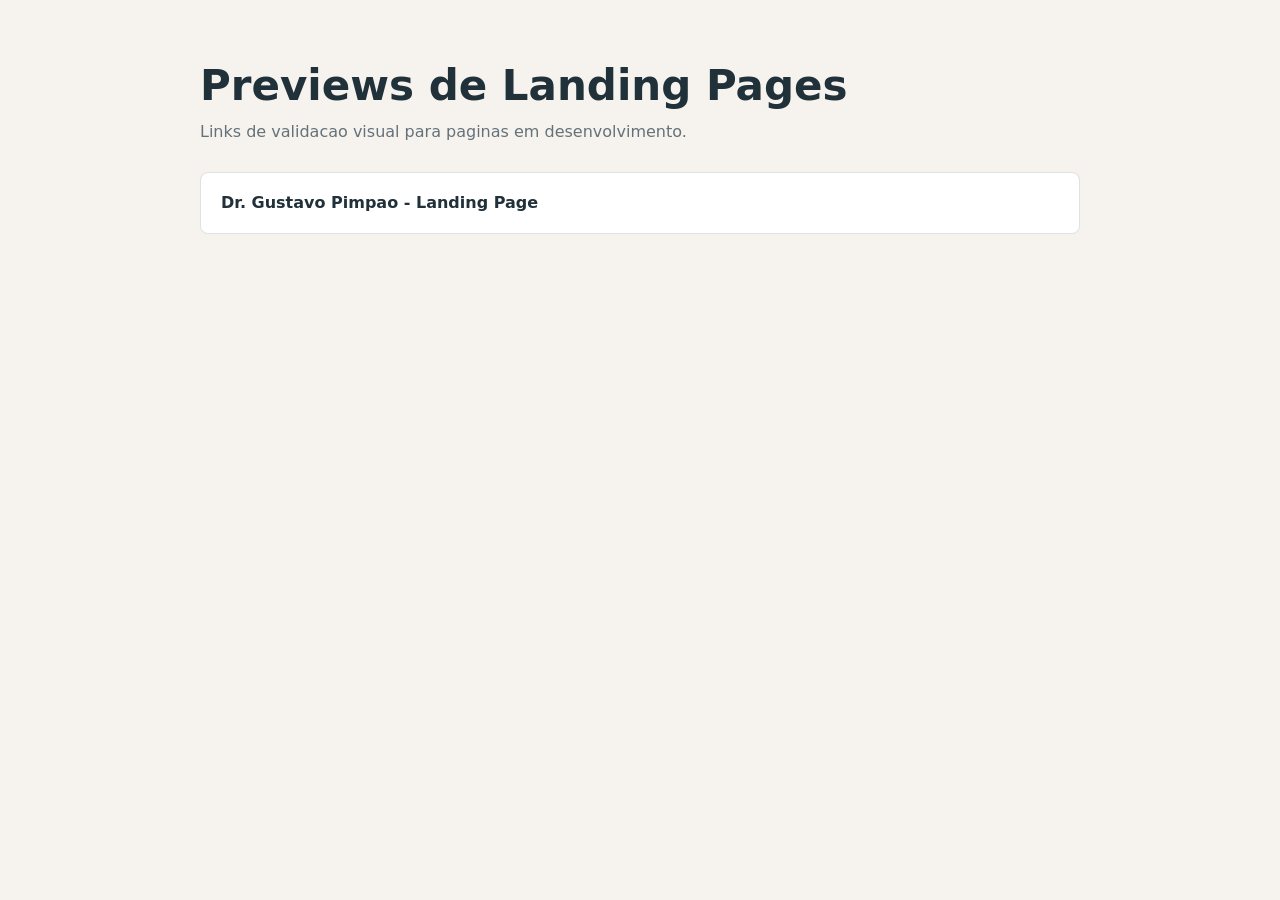
==== index.html @ 625cb55b "Publish landing previews for GitHub Pages" ====
<!doctype html>
<html lang="pt-BR">
<head>
  <meta charset="utf-8">
  <meta name="viewport" content="width=device-width, initial-scale=1">
  <title>Previews de Landing Pages</title>
  <style>
    body{margin:0;font-family:system-ui,-apple-system,BlinkMacSystemFont,"Segoe UI",sans-serif;background:#f6f3ee;color:#21313a;line-height:1.5}
    main{width:min(880px,calc(100% - 40px));margin:0 auto;padding:64px 0}
    h1{font-size:42px;line-height:1.05;margin:0 0 12px}
    p{color:#65717a;margin:0 0 28px}
    a{display:block;padding:18px 20px;border:1px solid rgba(33,49,58,.14);border-radius:8px;background:#fff;color:#21313a;text-decoration:none;font-weight:800}
    a:hover{border-color:#254d55}
  </style>
</head>
<body>
  <main>
    <h1>Previews de Landing Pages</h1>
    <p>Links de validacao visual para paginas em desenvolvimento.</p>
    <a href="./dr-gustavo-pimpao.html">Dr. Gustavo Pimpao - Landing Page</a>
  </main>
</body>
</html>
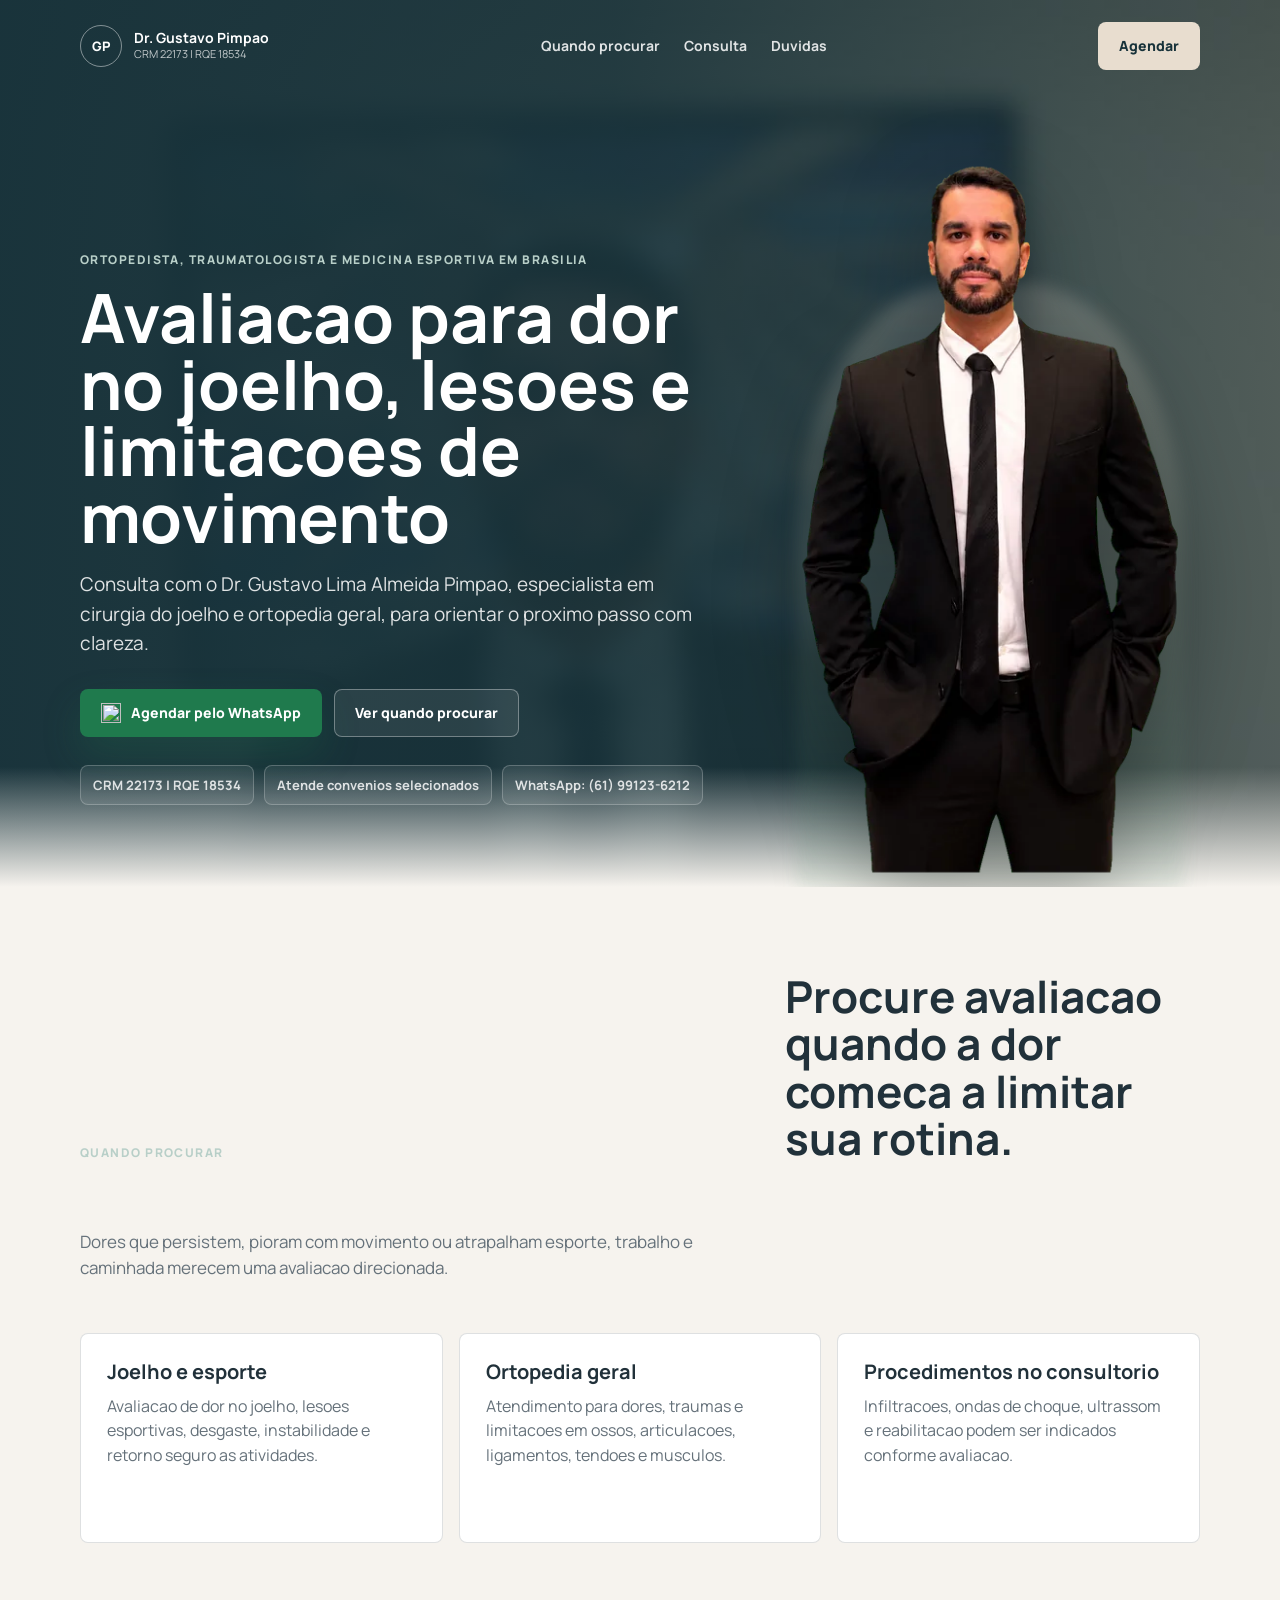
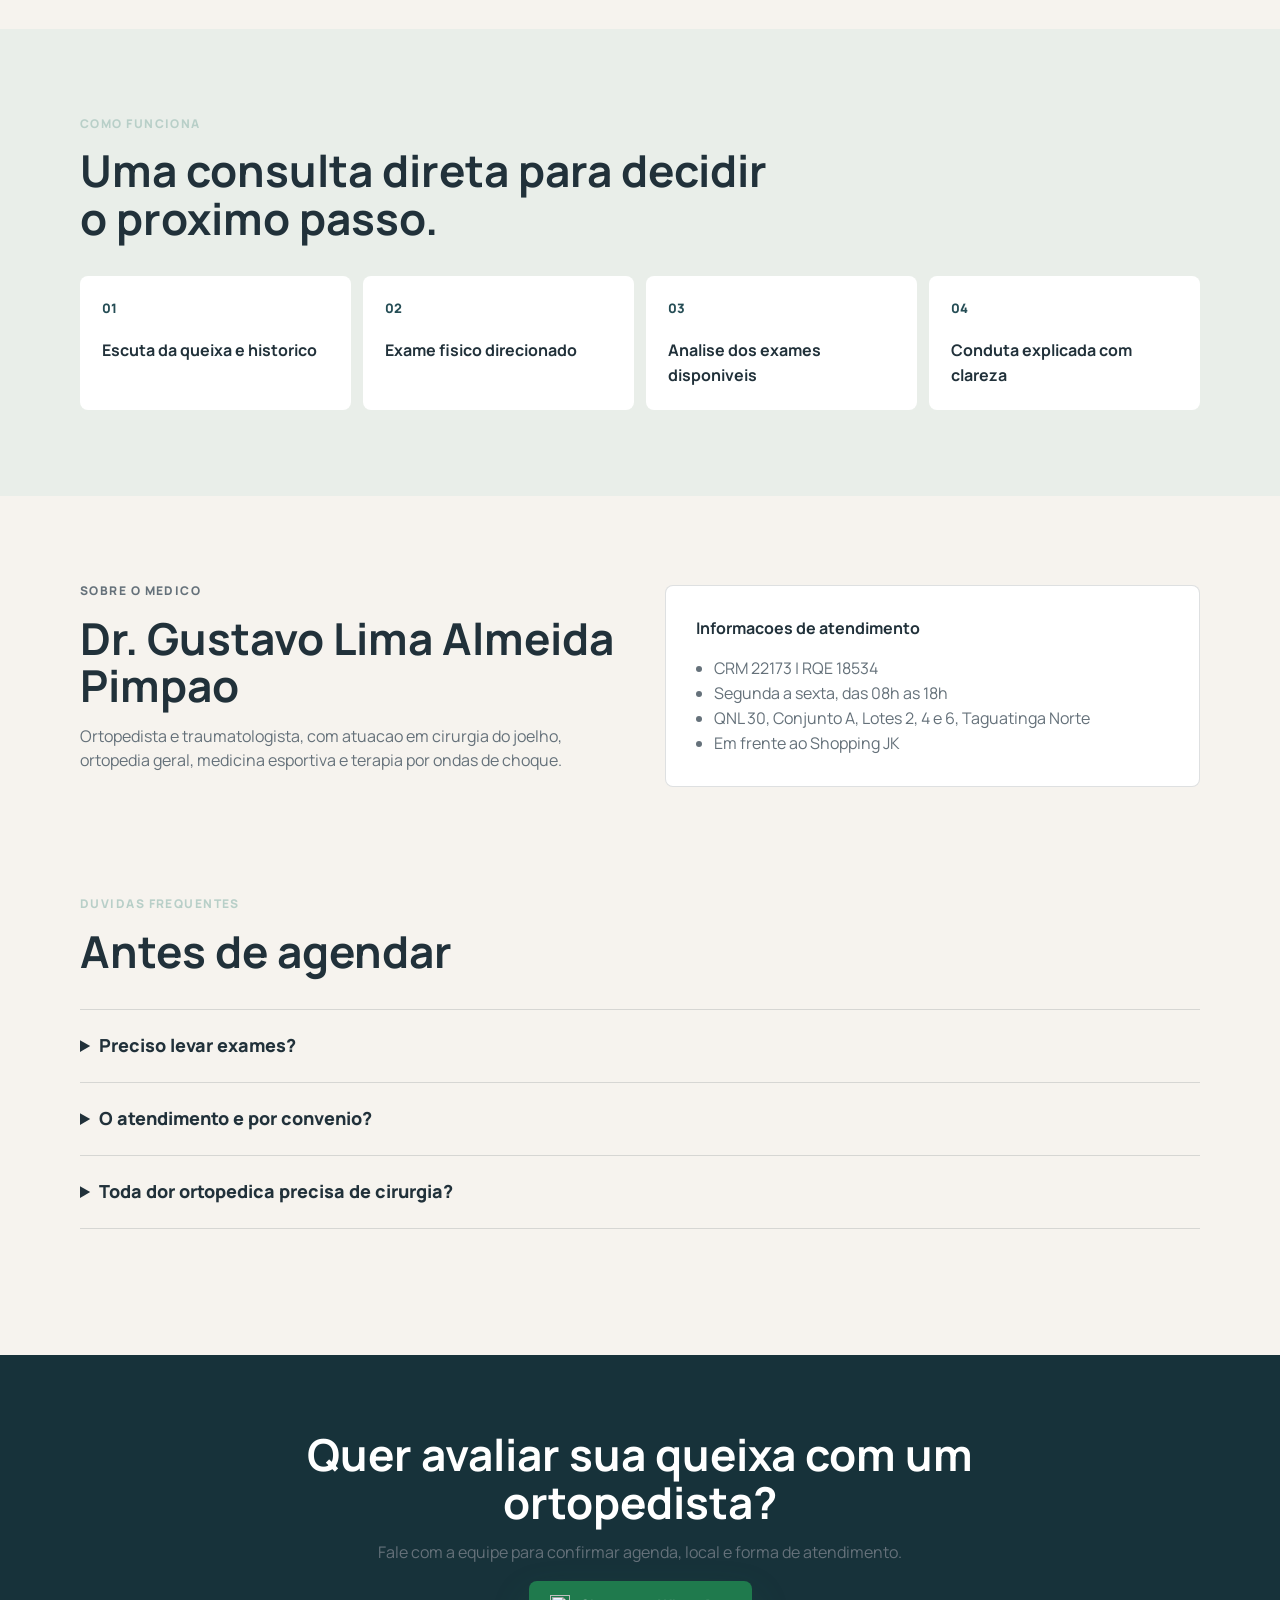
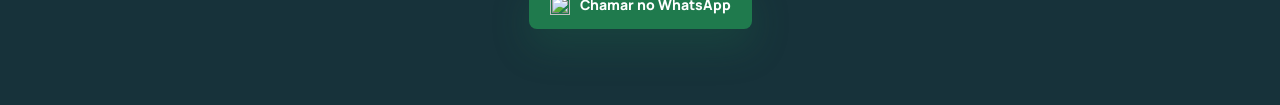
==== commit 0a4b3269: "Update Dr Gustavo Pimpao landing preview" ====
--- a/index.html
+++ b/index.html
@@ -1,23 +1,17 @@
 <!doctype html>
 <html lang="pt-BR">
-<head>
-  <meta charset="utf-8">
-  <meta name="viewport" content="width=device-width, initial-scale=1">
-  <title>Previews de Landing Pages</title>
-  <style>
-    body{margin:0;font-family:system-ui,-apple-system,BlinkMacSystemFont,"Segoe UI",sans-serif;background:#f6f3ee;color:#21313a;line-height:1.5}
-    main{width:min(880px,calc(100% - 40px));margin:0 auto;padding:64px 0}
-    h1{font-size:42px;line-height:1.05;margin:0 0 12px}
-    p{color:#65717a;margin:0 0 28px}
-    a{display:block;padding:18px 20px;border:1px solid rgba(33,49,58,.14);border-radius:8px;background:#fff;color:#21313a;text-decoration:none;font-weight:800}
-    a:hover{border-color:#254d55}
-  </style>
-</head>
-<body>
-  <main>
-    <h1>Previews de Landing Pages</h1>
-    <p>Links de validacao visual para paginas em desenvolvimento.</p>
-    <a href="./dr-gustavo-pimpao.html">Dr. Gustavo Pimpao - Landing Page</a>
-  </main>
-</body>
+  <head>
+    <meta charset="UTF-8" />
+    <meta name="viewport" content="width=device-width, initial-scale=1.0" />
+    <title>Dr. Gustavo Pimpao | Ortopedista de Joelho em Brasilia</title>
+    <meta name="description" content="Agende avaliacao com o Dr. Gustavo Pimpao, ortopedista e traumatologista com atuacao em joelho, medicina esportiva e ortopedia geral." />
+    <link rel="preconnect" href="https://fonts.googleapis.com" />
+    <link rel="preconnect" href="https://fonts.gstatic.com" crossorigin />
+    <link href="https://fonts.googleapis.com/css2?family=Manrope:wght@400;600;700;800&display=swap" rel="stylesheet" />
+    <script type="module" crossorigin src="./assets/index-W87XI1rR.js"></script>
+    <link rel="stylesheet" crossorigin href="./assets/index-sfxppSMG.css">
+  </head>
+  <body>
+    <div id="root"></div>
+  </body>
 </html>
--- a/assets/index-sfxppSMG.css
+++ b/assets/index-sfxppSMG.css
@@ -0,0 +1 @@
+:root{--ink:#21313a;--muted:#65717a;--paper:#f6f3ee;--white:#fff;--teal:#254d55;--teal-dark:#17323a;--line:#21313a26;--sand:#e8ddcf;--radius:8px;--container:min(1120px, calc(100% - 40px))}*{box-sizing:border-box}html{scroll-behavior:smooth}body{color:var(--ink);background:var(--paper);margin:0;font-family:Manrope,system-ui,-apple-system,BlinkMacSystemFont,Segoe UI,sans-serif;line-height:1.55}img{max-width:100%;display:block}a{color:inherit;text-decoration:none}.topbar{z-index:5;width:var(--container);color:var(--white);justify-content:space-between;align-items:center;gap:20px;margin:0 auto;padding:22px 0;display:flex;position:absolute;inset:0 0 auto}.brand{align-items:center;gap:12px;min-width:0;display:flex}.brand-mark{border:1px solid #ffffff73;border-radius:50%;place-items:center;width:42px;height:42px;font-size:13px;font-weight:800;display:grid}.brand strong,.brand small{display:block}.brand strong{font-size:14px;line-height:1.1}.brand small{color:#ffffffb8;font-size:11px}nav{color:#ffffffdb;align-items:center;gap:24px;font-size:14px;font-weight:700;display:flex}.button{border-radius:var(--radius);white-space:nowrap;border:1px solid #0000;justify-content:center;align-items:center;gap:10px;min-height:48px;padding:0 20px;font-size:14px;font-weight:800;display:inline-flex}.button img{width:20px;height:20px}.button-primary{color:var(--white);background:#1f7a4d;box-shadow:0 18px 38px #1f7a4d3d}.button-light{color:var(--teal-dark);background:var(--sand)}.button-ghost{color:var(--white);background:#ffffff14;border-color:#ffffff57}.hero{min-height:88vh;color:var(--white);background:var(--teal-dark);align-items:end;display:grid;position:relative;overflow:hidden}.hero-bg{background-image:linear-gradient(90deg,#17323afa 0%,#17323ae6 48%,#17323a8c 100%),url(./clinic-hero-blur-preview.jpg);background-position:50%;background-size:cover;position:absolute;inset:0}.hero:after{content:"";background:linear-gradient(0deg, var(--paper), #f6f3ee00);height:120px;position:absolute;inset:auto 0 0}.hero-inner{z-index:2;width:var(--container);grid-template-columns:minmax(0,760px) minmax(320px,430px);align-items:end;gap:32px;margin:0 auto;padding:150px 0 82px;display:grid;position:relative}.hero-content{z-index:2;max-width:760px;position:relative}.hero-doctor{pointer-events:none;place-self:end;width:min(420px,36vw);margin:0 0 -84px;position:relative}.hero-doctor:before{content:"";z-index:-1;filter:blur(8px);background:linear-gradient(#e8ddcf38,#1f7a4d14);border-radius:42% 42% 0 0;position:absolute;inset:18% 4% 0}.hero-doctor img{filter:drop-shadow(0 30px 44px #00000052);width:100%;height:auto}.kicker{color:#b8cfc8;letter-spacing:.12em;text-transform:uppercase;margin:0 0 14px;font-size:12px;font-weight:800}h1,h2,h3,p{margin-top:0}h1{letter-spacing:0;max-width:720px;margin-bottom:20px;font-size:clamp(40px,6vw,68px);line-height:.98}h2{margin-bottom:14px;font-size:clamp(28px,4vw,44px);line-height:1.08}h3{margin-bottom:10px;font-size:20px;line-height:1.2}.hero-content>p:not(.kicker){color:#ffffffdb;max-width:640px;font-size:19px}.hero-actions{flex-wrap:wrap;gap:12px;margin:30px 0 28px;display:flex}.proof-strip{flex-wrap:wrap;gap:10px;max-width:760px;display:flex}.proof-strip span{border-radius:var(--radius);color:#ffffffd1;background:#ffffff14;border:1px solid #ffffff38;padding:9px 12px;font-size:13px;font-weight:700}.section{width:var(--container);margin:0 auto;padding:86px 0}.section-head{grid-template-columns:minmax(0,1.1fr) minmax(280px,.7fr);align-items:end;gap:52px;margin-bottom:34px;display:grid}.section-head p:last-child{color:var(--muted);font-size:17px}.section-head.compact{max-width:720px;display:block}.cards{grid-template-columns:repeat(3,1fr);gap:16px;display:grid}.card{border:1px solid var(--line);border-radius:var(--radius);background:var(--white);min-height:210px;padding:26px}.card p,.authority p,details p,.final-cta p{color:var(--muted)}.section-muted{background:#e9eee9;width:100%;padding-inline:max(20px,50% - 560px)}.steps{grid-template-columns:repeat(4,1fr);gap:12px;display:grid}.step{border-radius:var(--radius);background:var(--white);padding:22px}.step span{color:var(--teal);margin-bottom:20px;font-size:13px;font-weight:800;display:block}.authority{grid-template-columns:1fr 1fr;align-items:center;gap:50px;display:grid}.authority-box{border:1px solid var(--line);border-radius:var(--radius);background:var(--white);padding:30px}.authority-box ul{color:var(--muted);margin:16px 0 0;padding-left:18px}.faq{padding-top:20px}details{border-top:1px solid var(--line);padding:22px 0}details:last-child{border-bottom:1px solid var(--line)}summary{cursor:pointer;font-size:18px;font-weight:800}details p{max-width:720px;margin:12px 0 0}.final-cta{text-align:center;color:var(--white);background:var(--teal-dark);margin-top:40px;padding:76px 20px}.final-cta h2,.final-cta p{max-width:680px;margin-left:auto;margin-right:auto}@media (width<=860px){.topbar{position:absolute}nav{display:none}.hero{min-height:auto}.hero-bg{background-image:linear-gradient(#17323afa 0%,#17323ae0 58%,#17323aa8 100%),url(/assets/hero-consultorio-ortopedia.png);background-position:62%}.hero-inner{grid-template-columns:1fr;padding:132px 0 72px}.hero-doctor{justify-self:center;width:min(320px,78vw);margin:-28px 0 -72px}h1{font-size:42px}.section,.section-muted{padding-top:64px;padding-bottom:64px}.section-head,.authority{grid-template-columns:1fr;gap:22px}.cards,.steps{grid-template-columns:1fr}.card{min-height:0}}@media (width<=520px){:root{--container:min(100% - 28px, 1120px)}.topbar{gap:12px}.brand small{display:none}.button-light{min-height:42px;padding-inline:14px}h1{font-size:36px}.hero-content>p:not(.kicker){font-size:17px}.hero-actions .button{width:100%}.hero-doctor{width:min(290px,86vw)}}
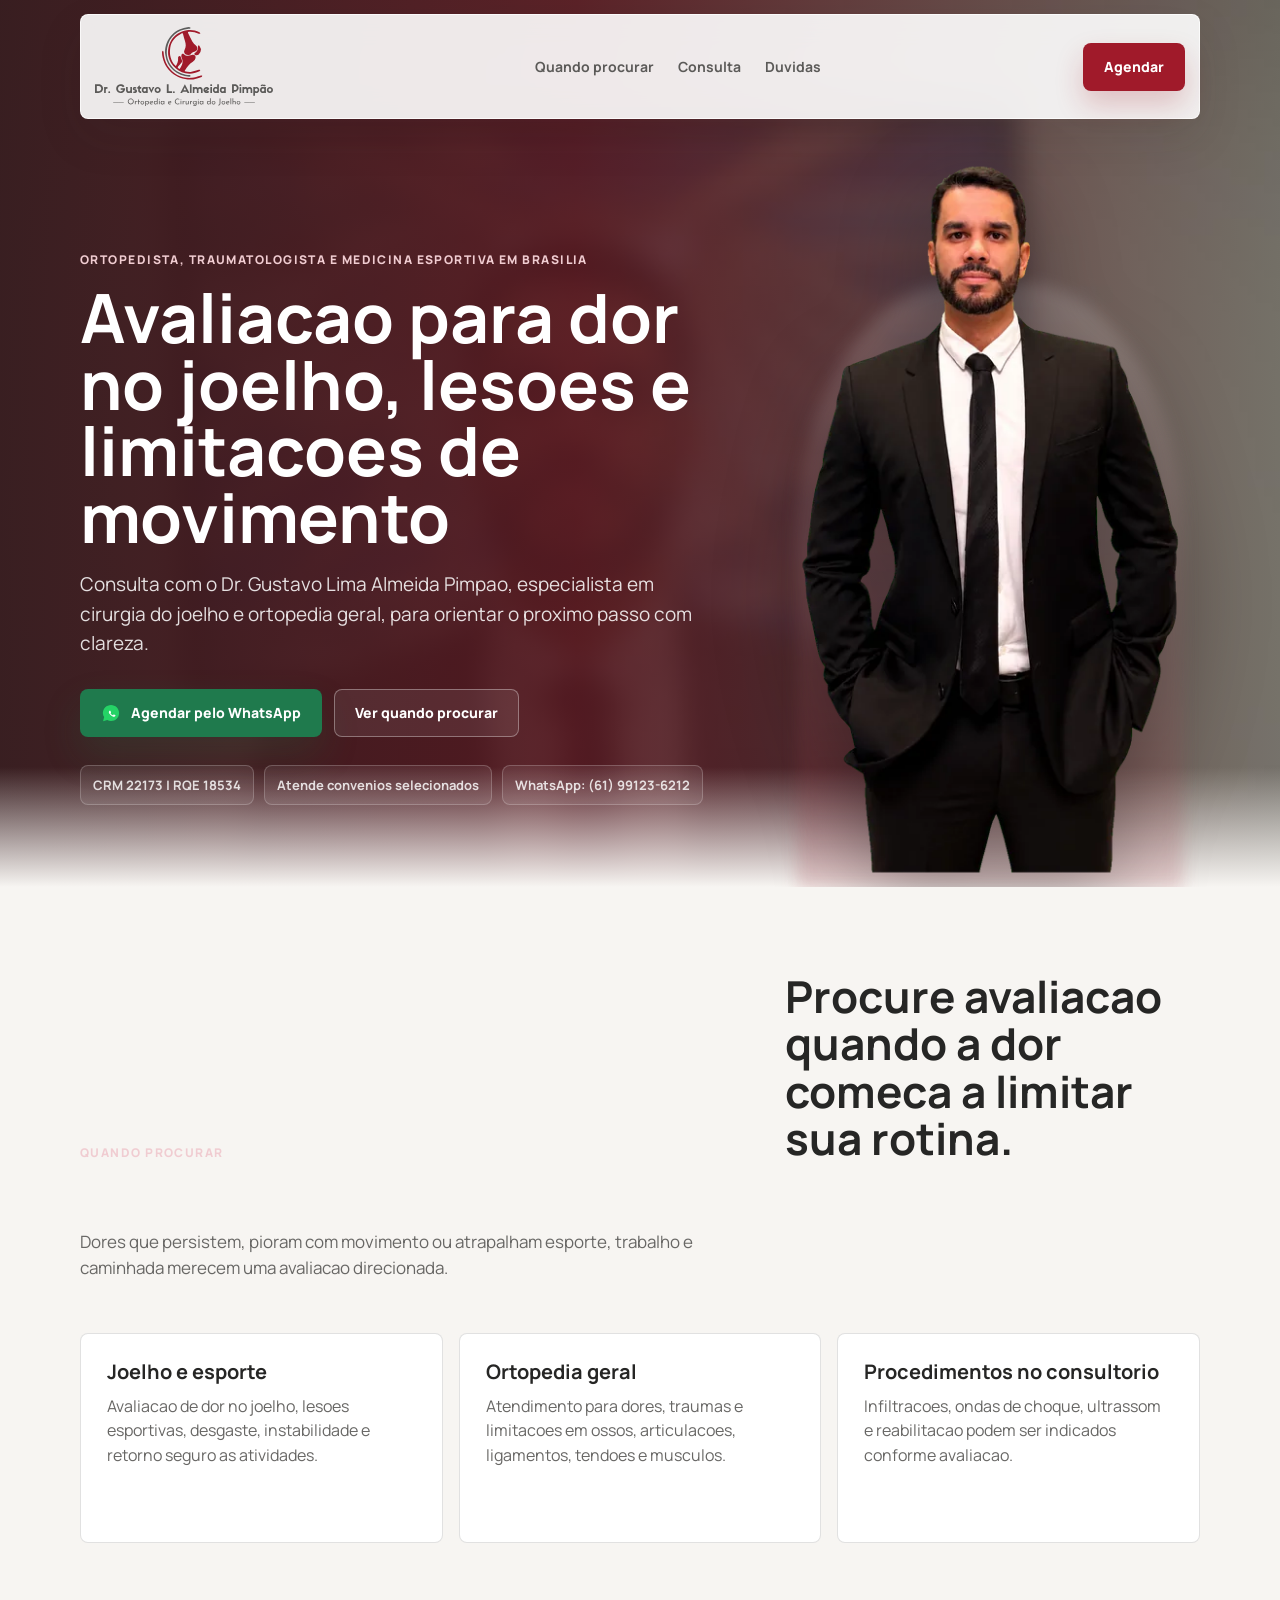
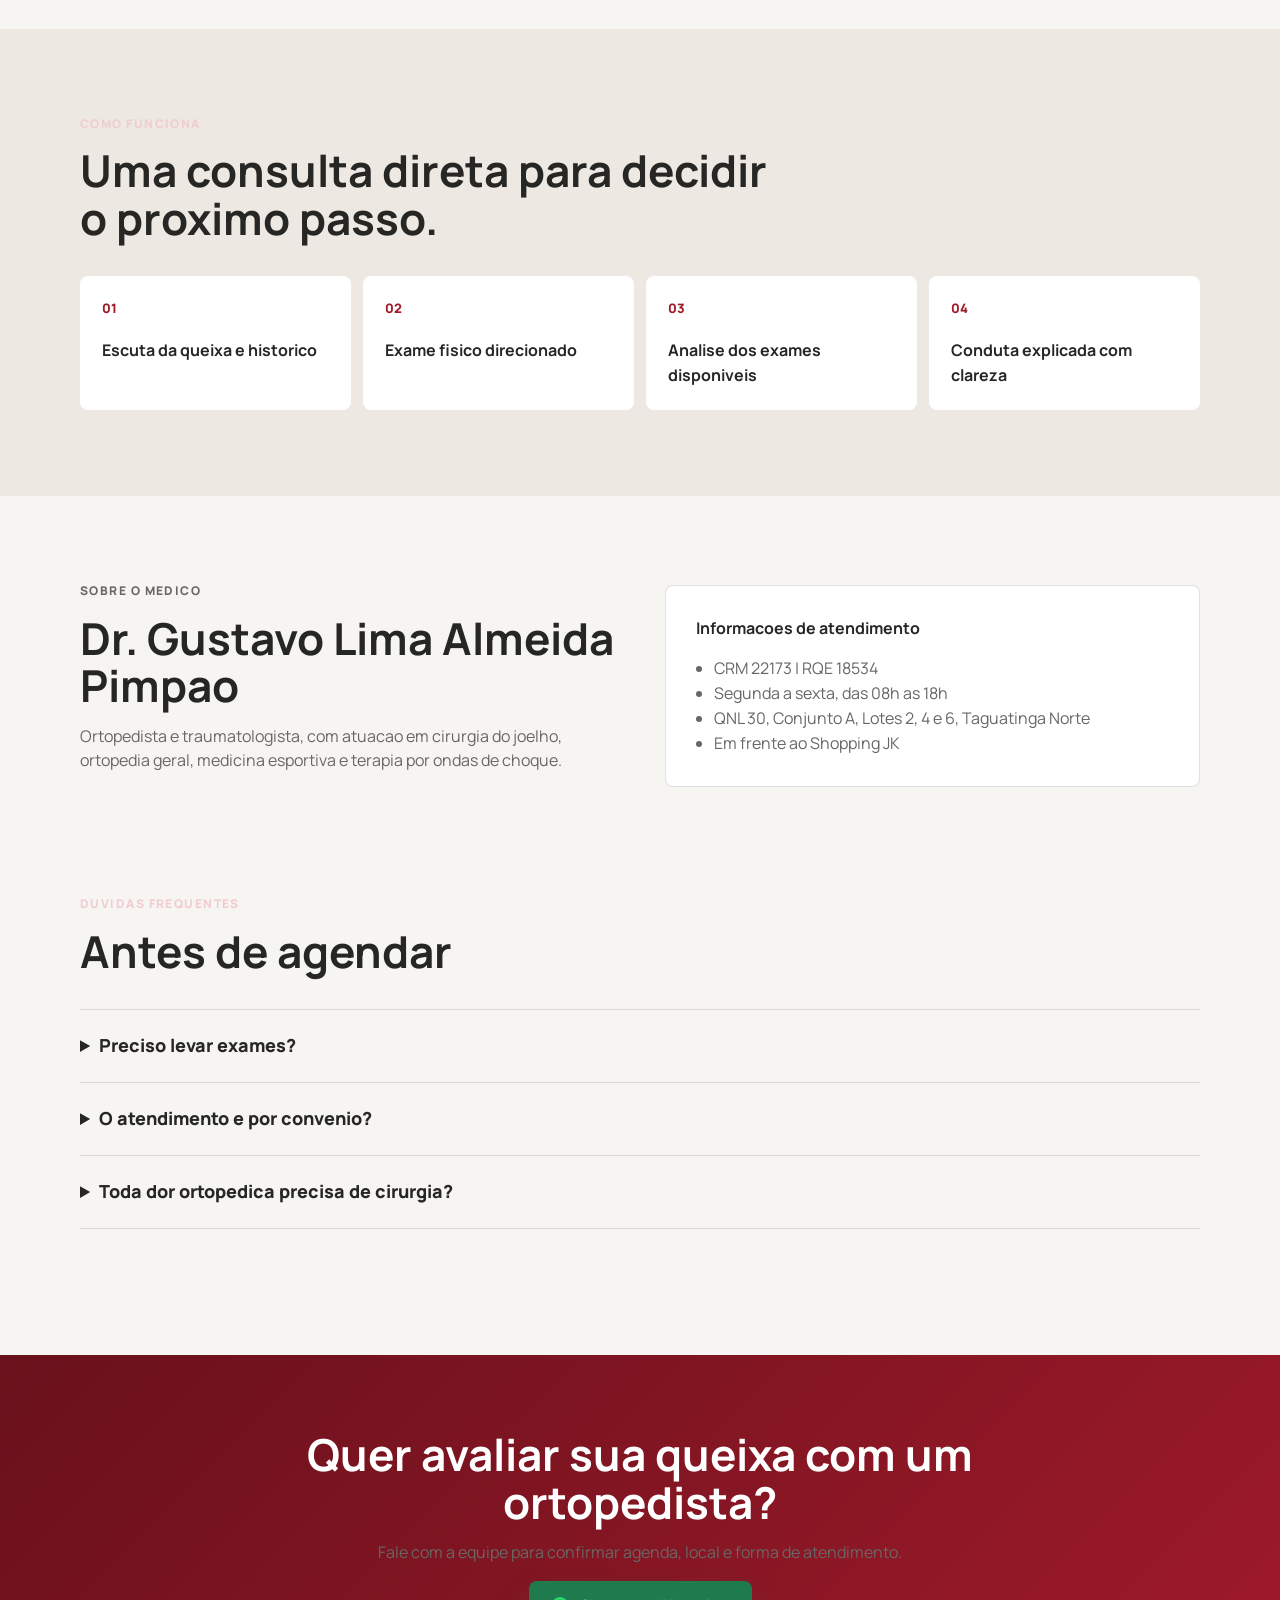
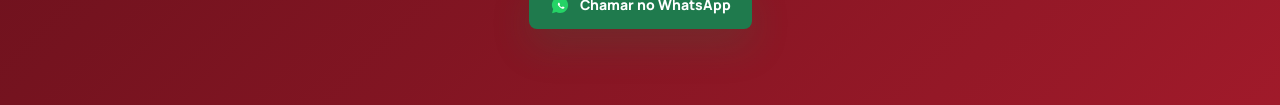
==== commit 400cccd9: "Apply Dr Gustavo brand identity to landing preview" ====
--- a/index.html
+++ b/index.html
@@ -8,8 +8,8 @@
     <link rel="preconnect" href="https://fonts.googleapis.com" />
     <link rel="preconnect" href="https://fonts.gstatic.com" crossorigin />
     <link href="https://fonts.googleapis.com/css2?family=Manrope:wght@400;600;700;800&display=swap" rel="stylesheet" />
-    <script type="module" crossorigin src="./assets/index-W87XI1rR.js"></script>
-    <link rel="stylesheet" crossorigin href="./assets/index-sfxppSMG.css">
+    <script type="module" crossorigin src="./assets/index-BANnyfCo.js"></script>
+    <link rel="stylesheet" crossorigin href="./assets/index-DsYOxbdT.css">
   </head>
   <body>
     <div id="root"></div>
--- a/assets/index-DsYOxbdT.css
+++ b/assets/index-DsYOxbdT.css
@@ -0,0 +1 @@
+:root{--ink:#262625;--muted:#686765;--paper:#f7f5f2;--white:#fff;--brand:#a01a2a;--brand-dark:#69111c;--graphite:#5b5a58;--line:#5b5a582e;--warm:#ece6df;--radius:8px;--container:min(1120px, calc(100% - 40px))}*{box-sizing:border-box}html{scroll-behavior:smooth}body{color:var(--ink);background:var(--paper);margin:0;font-family:Manrope,system-ui,-apple-system,BlinkMacSystemFont,Segoe UI,sans-serif;line-height:1.55}img{max-width:100%;display:block}a{color:inherit;text-decoration:none}.topbar{z-index:5;width:min(1120px,100% - 40px);color:var(--ink);border-radius:var(--radius);-webkit-backdrop-filter:blur(14px);backdrop-filter:blur(14px);background:#ffffffe6;border:1px solid #ffffffc7;justify-content:space-between;align-items:center;gap:20px;margin:0 auto;padding:12px 14px;display:flex;position:fixed;inset:14px 0 auto;box-shadow:0 18px 46px #2626251a}.brand{align-items:center;gap:12px;min-width:0;display:flex}.brand-logo{width:178px;height:auto}nav{color:var(--graphite);align-items:center;gap:24px;font-size:14px;font-weight:700;display:flex}nav a:hover{color:var(--brand)}.button{border-radius:var(--radius);white-space:nowrap;border:1px solid #0000;justify-content:center;align-items:center;gap:10px;min-height:48px;padding:0 20px;font-size:14px;font-weight:800;display:inline-flex}.button img{width:20px;height:20px}.button-primary{color:var(--white);background:#1f7a4d;box-shadow:0 18px 38px #1f7a4d33}.button-light{color:var(--white);background:var(--brand);box-shadow:0 14px 28px #a01a2a38}.button-ghost{color:var(--white);background:#ffffff14;border-color:#ffffff57}.hero{min-height:88vh;color:var(--white);background:var(--brand-dark);align-items:end;display:grid;position:relative;overflow:hidden}.hero-bg{background-image:linear-gradient(90deg,#361b1ef7 0%,#561820e6 45%,#5b5a588f 100%),url(./clinic-hero-blur-preview.jpg);background-position:50%;background-size:cover;position:absolute;inset:0}.hero:after{content:"";background:linear-gradient(0deg, var(--paper), #f7f5f200);height:120px;position:absolute;inset:auto 0 0}.hero-inner{z-index:2;width:var(--container);grid-template-columns:minmax(0,760px) minmax(320px,430px);align-items:end;gap:32px;margin:0 auto;padding:150px 0 82px;display:grid;position:relative}.hero-content{z-index:2;max-width:760px;position:relative}.hero-doctor{pointer-events:none;place-self:end;width:min(420px,36vw);margin:0 0 -84px;position:relative}.hero-doctor:before{content:"";z-index:-1;filter:blur(8px);background:linear-gradient(#ffffff2e,#a01a2a29);border-radius:42% 42% 0 0;position:absolute;inset:18% 4% 0}.hero-doctor img{filter:drop-shadow(0 30px 44px #00000052);width:100%;height:auto}.kicker{color:#f0ccd1;letter-spacing:.12em;text-transform:uppercase;margin:0 0 14px;font-size:12px;font-weight:800}h1,h2,h3,p{margin-top:0}h1{letter-spacing:0;max-width:720px;margin-bottom:20px;font-size:clamp(40px,6vw,68px);line-height:.98}h2{margin-bottom:14px;font-size:clamp(28px,4vw,44px);line-height:1.08}h3{margin-bottom:10px;font-size:20px;line-height:1.2}.hero-content>p:not(.kicker){color:#ffffffdb;max-width:640px;font-size:19px}.hero-actions{flex-wrap:wrap;gap:12px;margin:30px 0 28px;display:flex}.proof-strip{flex-wrap:wrap;gap:10px;max-width:760px;display:flex}.proof-strip span{border-radius:var(--radius);color:#ffffffd1;background:#ffffff14;border:1px solid #fff3;padding:9px 12px;font-size:13px;font-weight:700}.section{width:var(--container);margin:0 auto;padding:86px 0}.section-head{grid-template-columns:minmax(0,1.1fr) minmax(280px,.7fr);align-items:end;gap:52px;margin-bottom:34px;display:grid}.section-head p:last-child{color:var(--muted);font-size:17px}.section-head.compact{max-width:720px;display:block}.cards{grid-template-columns:repeat(3,1fr);gap:16px;display:grid}.card{border:1px solid var(--line);border-radius:var(--radius);background:var(--white);min-height:210px;padding:26px}.card p,.authority p,details p,.final-cta p{color:var(--muted)}.section-muted{background:#eee8e2;width:100%;padding-inline:max(20px,50% - 560px)}.steps{grid-template-columns:repeat(4,1fr);gap:12px;display:grid}.step{border-radius:var(--radius);background:var(--white);padding:22px}.step span{color:var(--brand);margin-bottom:20px;font-size:13px;font-weight:800;display:block}.authority{grid-template-columns:1fr 1fr;align-items:center;gap:50px;display:grid}.authority-box{border:1px solid var(--line);border-radius:var(--radius);background:var(--white);padding:30px}.authority-box ul{color:var(--muted);margin:16px 0 0;padding-left:18px}.faq{padding-top:20px}details{border-top:1px solid var(--line);padding:22px 0}details:last-child{border-bottom:1px solid var(--line)}summary{cursor:pointer;font-size:18px;font-weight:800}details p{max-width:720px;margin:12px 0 0}.final-cta{text-align:center;color:var(--white);background:linear-gradient(135deg, var(--brand-dark), var(--brand));margin-top:40px;padding:76px 20px}.final-cta h2,.final-cta p{max-width:680px;margin-left:auto;margin-right:auto}@media (width<=860px){.topbar{position:fixed}nav{display:none}.hero{min-height:auto}.hero-bg{background-image:linear-gradient(#361b1efa 0%,#561820e0 58%,#5b5a58a3 100%),url(./clinic-hero-blur-preview.jpg);background-position:62%}.hero-inner{grid-template-columns:1fr;padding:132px 0 72px}.hero-doctor{justify-self:center;width:min(320px,78vw);margin:-28px 0 -72px}h1{font-size:42px}.section,.section-muted{padding-top:64px;padding-bottom:64px}.section-head,.authority{grid-template-columns:1fr;gap:22px}.cards,.steps{grid-template-columns:1fr}.card{min-height:0}}@media (width<=520px){:root{--container:min(100% - 28px, 1120px)}.topbar{gap:12px}.brand-logo{width:142px}.button-light{min-height:42px;padding-inline:14px}h1{font-size:36px}.hero-content>p:not(.kicker){font-size:17px}.hero-actions .button{width:100%}.hero-doctor{width:min(290px,86vw)}}
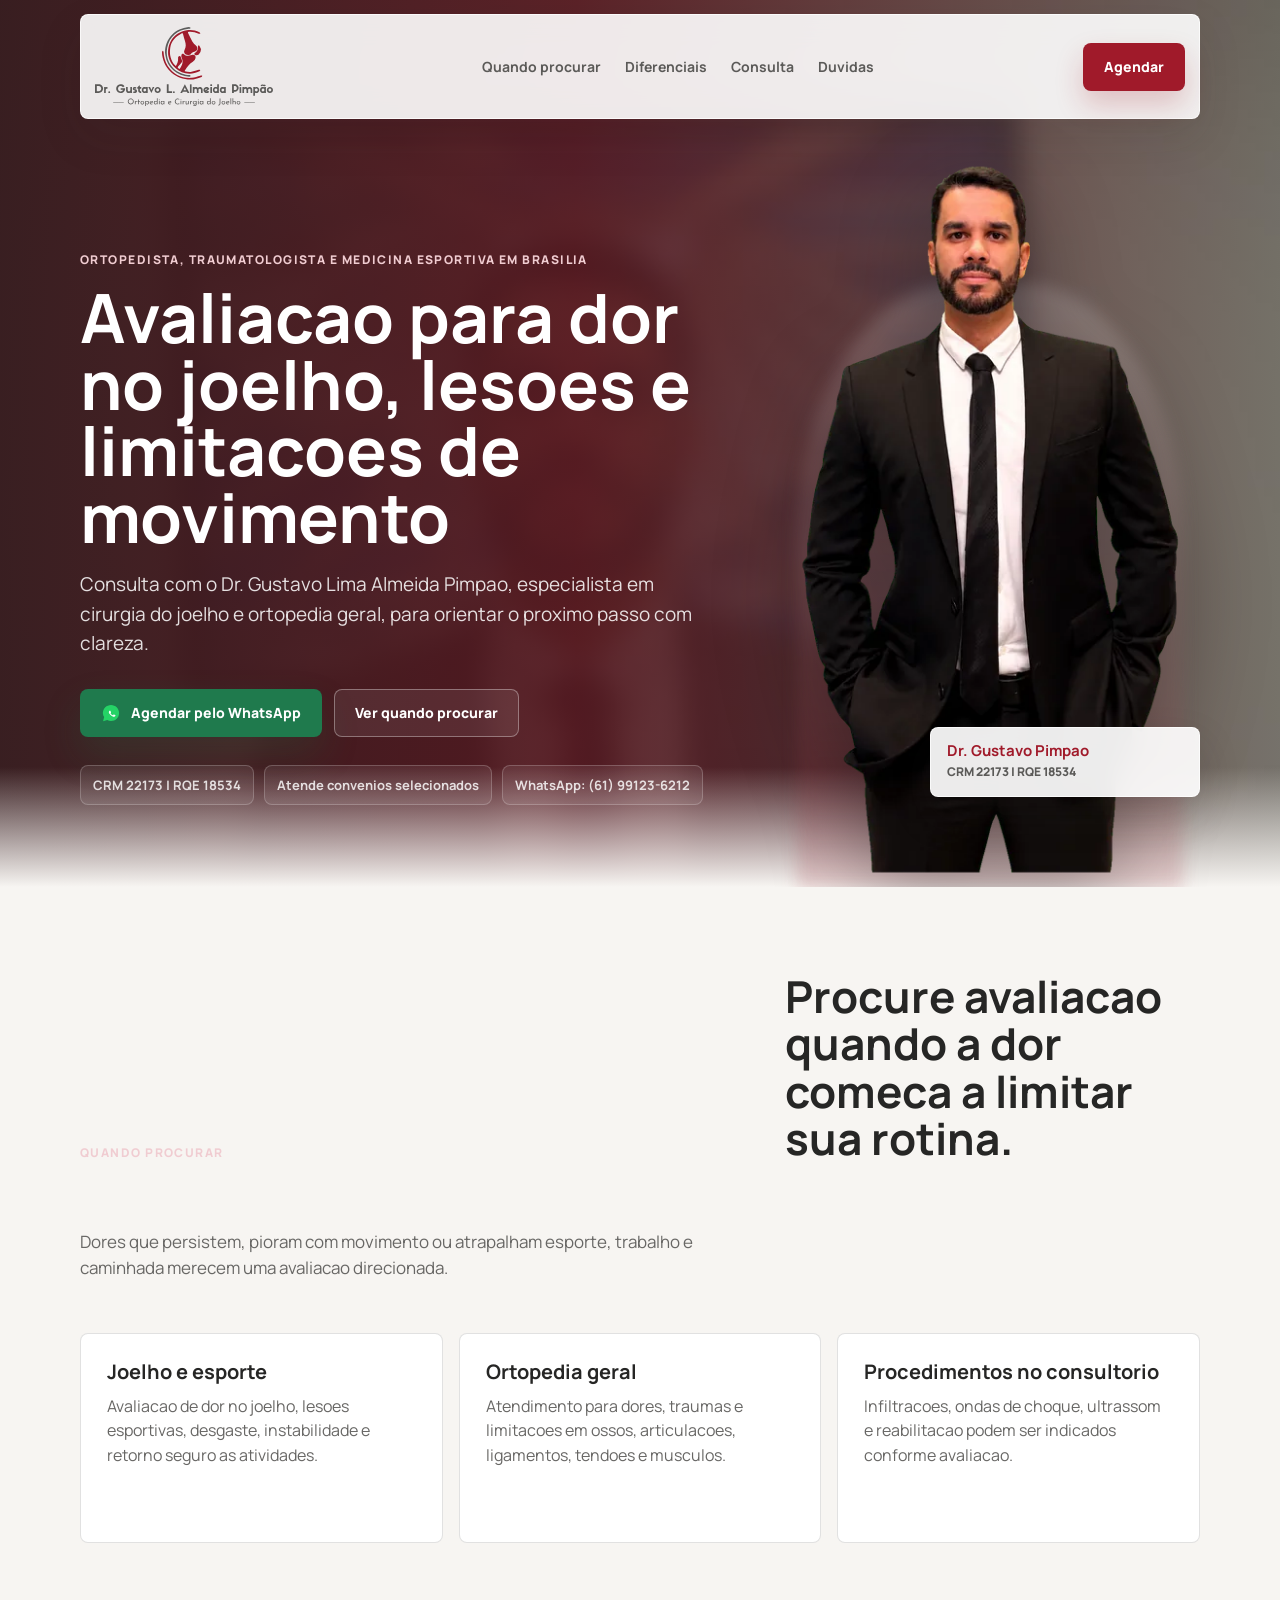
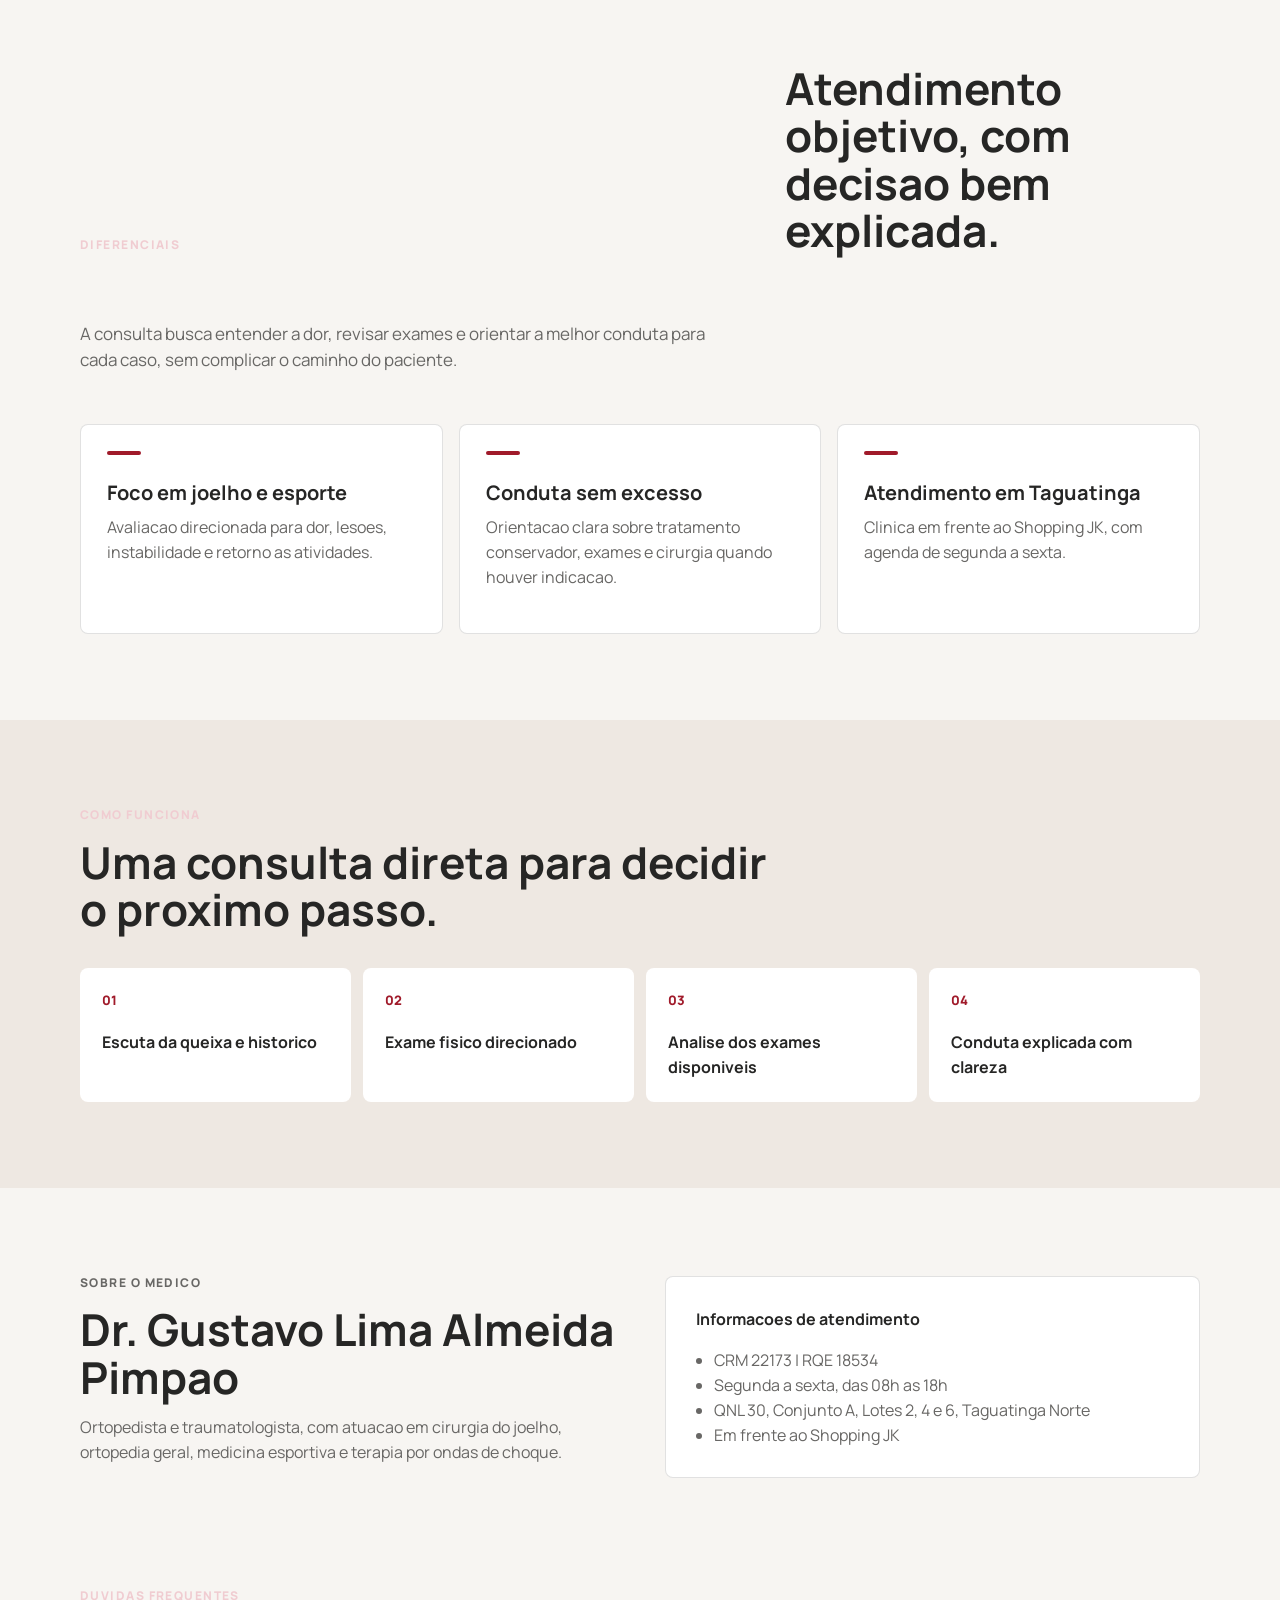
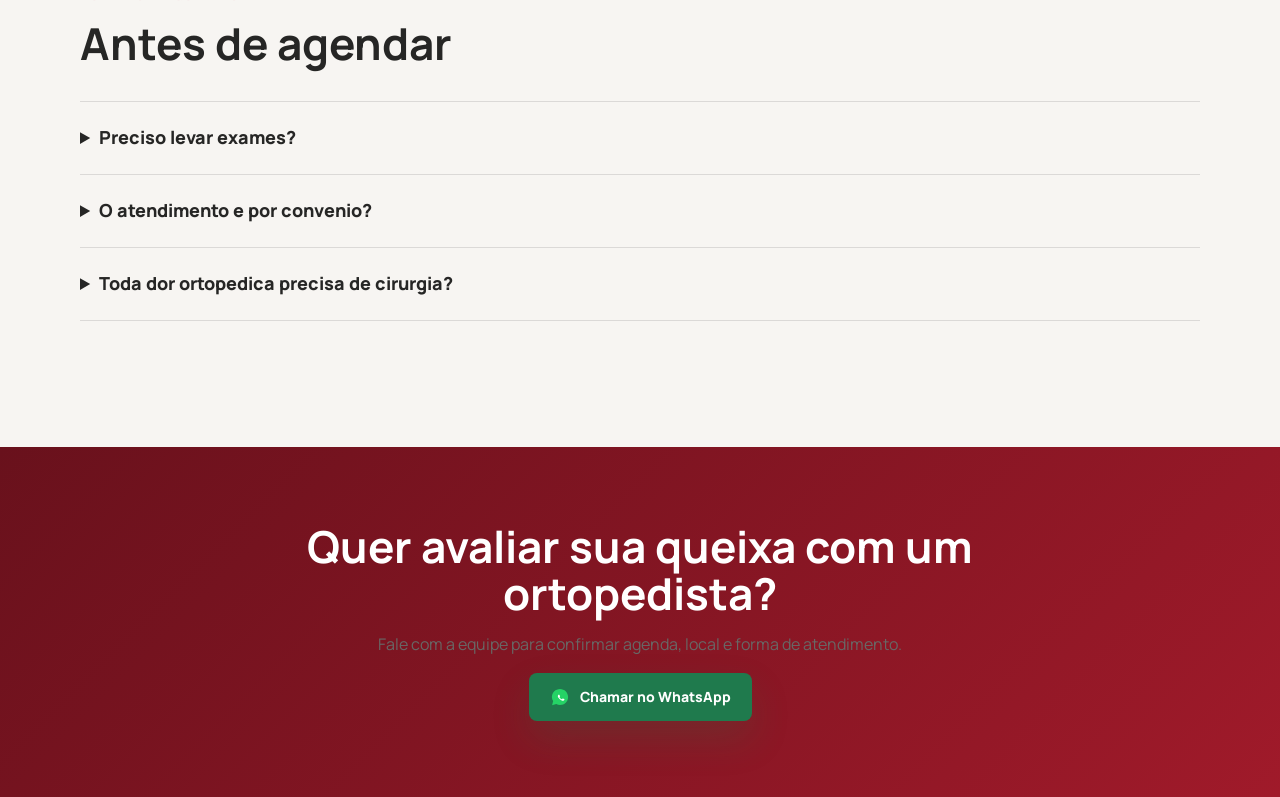
==== commit aceea1ff: "Add hero credentials and differentials section" ====
--- a/index.html
+++ b/index.html
@@ -8,8 +8,8 @@
     <link rel="preconnect" href="https://fonts.googleapis.com" />
     <link rel="preconnect" href="https://fonts.gstatic.com" crossorigin />
     <link href="https://fonts.googleapis.com/css2?family=Manrope:wght@400;600;700;800&display=swap" rel="stylesheet" />
-    <script type="module" crossorigin src="./assets/index-BANnyfCo.js"></script>
-    <link rel="stylesheet" crossorigin href="./assets/index-DsYOxbdT.css">
+    <script type="module" crossorigin src="./assets/index-DSGtkig4.js"></script>
+    <link rel="stylesheet" crossorigin href="./assets/index-CiP7HYds.css">
   </head>
   <body>
     <div id="root"></div>
--- a/assets/index-CiP7HYds.css
+++ b/assets/index-CiP7HYds.css
@@ -0,0 +1 @@
+:root{--ink:#262625;--muted:#686765;--paper:#f7f5f2;--white:#fff;--brand:#a01a2a;--brand-dark:#69111c;--graphite:#5b5a58;--line:#5b5a582e;--warm:#ece6df;--radius:8px;--container:min(1120px, calc(100% - 40px))}*{box-sizing:border-box}html{scroll-behavior:smooth}body{color:var(--ink);background:var(--paper);margin:0;font-family:Manrope,system-ui,-apple-system,BlinkMacSystemFont,Segoe UI,sans-serif;line-height:1.55}img{max-width:100%;display:block}a{color:inherit;text-decoration:none}.topbar{z-index:5;width:min(1120px,100% - 40px);color:var(--ink);border-radius:var(--radius);-webkit-backdrop-filter:blur(14px);backdrop-filter:blur(14px);background:#ffffffe6;border:1px solid #ffffffc7;justify-content:space-between;align-items:center;gap:20px;margin:0 auto;padding:12px 14px;display:flex;position:fixed;inset:14px 0 auto;box-shadow:0 18px 46px #2626251a}.brand{align-items:center;gap:12px;min-width:0;display:flex}.brand-logo{width:178px;height:auto}nav{color:var(--graphite);align-items:center;gap:24px;font-size:14px;font-weight:700;display:flex}nav a:hover{color:var(--brand)}.button{border-radius:var(--radius);white-space:nowrap;border:1px solid #0000;justify-content:center;align-items:center;gap:10px;min-height:48px;padding:0 20px;font-size:14px;font-weight:800;display:inline-flex}.button img{width:20px;height:20px}.button-primary{color:var(--white);background:#1f7a4d;box-shadow:0 18px 38px #1f7a4d33}.button-light{color:var(--white);background:var(--brand);box-shadow:0 14px 28px #a01a2a38}.button-ghost{color:var(--white);background:#ffffff14;border-color:#ffffff57}.hero{min-height:88vh;color:var(--white);background:var(--brand-dark);align-items:end;display:grid;position:relative;overflow:hidden}.hero-bg{background-image:linear-gradient(90deg,#361b1ef7 0%,#561820e6 45%,#5b5a588f 100%),url(./clinic-hero-blur-preview.jpg);background-position:50%;background-size:cover;position:absolute;inset:0}.hero:after{content:"";background:linear-gradient(0deg, var(--paper), #f7f5f200);height:120px;position:absolute;inset:auto 0 0}.hero-inner{z-index:2;width:var(--container);grid-template-columns:minmax(0,760px) minmax(320px,430px);align-items:end;gap:32px;margin:0 auto;padding:150px 0 82px;display:grid;position:relative}.hero-content{z-index:2;max-width:760px;position:relative}.hero-doctor{pointer-events:none;place-self:end;width:min(420px,36vw);margin:0 0 -84px;position:relative}.hero-doctor:before{content:"";z-index:-1;filter:blur(8px);background:linear-gradient(#ffffff2e,#a01a2a29);border-radius:42% 42% 0 0;position:absolute;inset:18% 4% 0}.hero-doctor img{filter:drop-shadow(0 30px 44px #00000052);width:100%;height:auto}.doctor-id{border-radius:var(--radius);min-width:min(270px,82vw);color:var(--ink);-webkit-backdrop-filter:blur(12px);backdrop-filter:blur(12px);background:#ffffffeb;border:1px solid #ffffffbd;padding:14px 16px;position:absolute;bottom:92px;right:0;box-shadow:0 18px 40px #26262529}.doctor-id strong,.doctor-id span{display:block}.doctor-id strong{color:var(--brand);font-size:15px;line-height:1.2}.doctor-id span{color:var(--graphite);margin-top:3px;font-size:12px;font-weight:800}.kicker{color:#f0ccd1;letter-spacing:.12em;text-transform:uppercase;margin:0 0 14px;font-size:12px;font-weight:800}h1,h2,h3,p{margin-top:0}h1{letter-spacing:0;max-width:720px;margin-bottom:20px;font-size:clamp(40px,6vw,68px);line-height:.98}h2{margin-bottom:14px;font-size:clamp(28px,4vw,44px);line-height:1.08}h3{margin-bottom:10px;font-size:20px;line-height:1.2}.hero-content>p:not(.kicker){color:#ffffffdb;max-width:640px;font-size:19px}.hero-actions{flex-wrap:wrap;gap:12px;margin:30px 0 28px;display:flex}.proof-strip{flex-wrap:wrap;gap:10px;max-width:760px;display:flex}.proof-strip span{border-radius:var(--radius);color:#ffffffd1;background:#ffffff14;border:1px solid #fff3;padding:9px 12px;font-size:13px;font-weight:700}.section{width:var(--container);margin:0 auto;padding:86px 0}.section-head{grid-template-columns:minmax(0,1.1fr) minmax(280px,.7fr);align-items:end;gap:52px;margin-bottom:34px;display:grid}.section-head p:last-child{color:var(--muted);font-size:17px}.section-head.compact{max-width:720px;display:block}.cards{grid-template-columns:repeat(3,1fr);gap:16px;display:grid}.card{border:1px solid var(--line);border-radius:var(--radius);background:var(--white);min-height:210px;padding:26px}.card p,.authority p,details p,.final-cta p{color:var(--muted)}.differentials{padding-top:36px}.differential-card{position:relative;overflow:hidden}.differential-card>span{background:var(--brand);border-radius:999px;width:34px;height:4px;margin-bottom:26px;display:block}.section-muted{background:#eee8e2;width:100%;padding-inline:max(20px,50% - 560px)}.steps{grid-template-columns:repeat(4,1fr);gap:12px;display:grid}.step{border-radius:var(--radius);background:var(--white);padding:22px}.step span{color:var(--brand);margin-bottom:20px;font-size:13px;font-weight:800;display:block}.authority{grid-template-columns:1fr 1fr;align-items:center;gap:50px;display:grid}.authority-box{border:1px solid var(--line);border-radius:var(--radius);background:var(--white);padding:30px}.authority-box ul{color:var(--muted);margin:16px 0 0;padding-left:18px}.faq{padding-top:20px}details{border-top:1px solid var(--line);padding:22px 0}details:last-child{border-bottom:1px solid var(--line)}summary{cursor:pointer;font-size:18px;font-weight:800}details p{max-width:720px;margin:12px 0 0}.final-cta{text-align:center;color:var(--white);background:linear-gradient(135deg, var(--brand-dark), var(--brand));margin-top:40px;padding:76px 20px}.final-cta h2,.final-cta p{max-width:680px;margin-left:auto;margin-right:auto}@media (width<=860px){.topbar{position:fixed}nav{display:none}.hero{min-height:auto}.hero-bg{background-image:linear-gradient(#361b1efa 0%,#561820e0 58%,#5b5a58a3 100%),url(./clinic-hero-blur-preview.jpg);background-position:62%}.hero-inner{grid-template-columns:1fr;padding:132px 0 72px}.hero-doctor{justify-self:center;width:min(320px,78vw);margin:-28px 0 -72px}.doctor-id{bottom:40px;right:50%;transform:translate(50%)}h1{font-size:42px}.section,.section-muted{padding-top:64px;padding-bottom:64px}.section-head,.authority{grid-template-columns:1fr;gap:22px}.cards,.steps{grid-template-columns:1fr}.card{min-height:0}}@media (width<=520px){:root{--container:min(100% - 28px, 1120px)}.topbar{gap:12px}.brand-logo{width:142px}.button-light{min-height:42px;padding-inline:14px}h1{font-size:36px}.hero-content>p:not(.kicker){font-size:17px}.hero-actions .button{width:100%}.hero-doctor{width:min(290px,86vw)}.doctor-id{min-width:min(250px,88vw);padding:12px 14px}}
